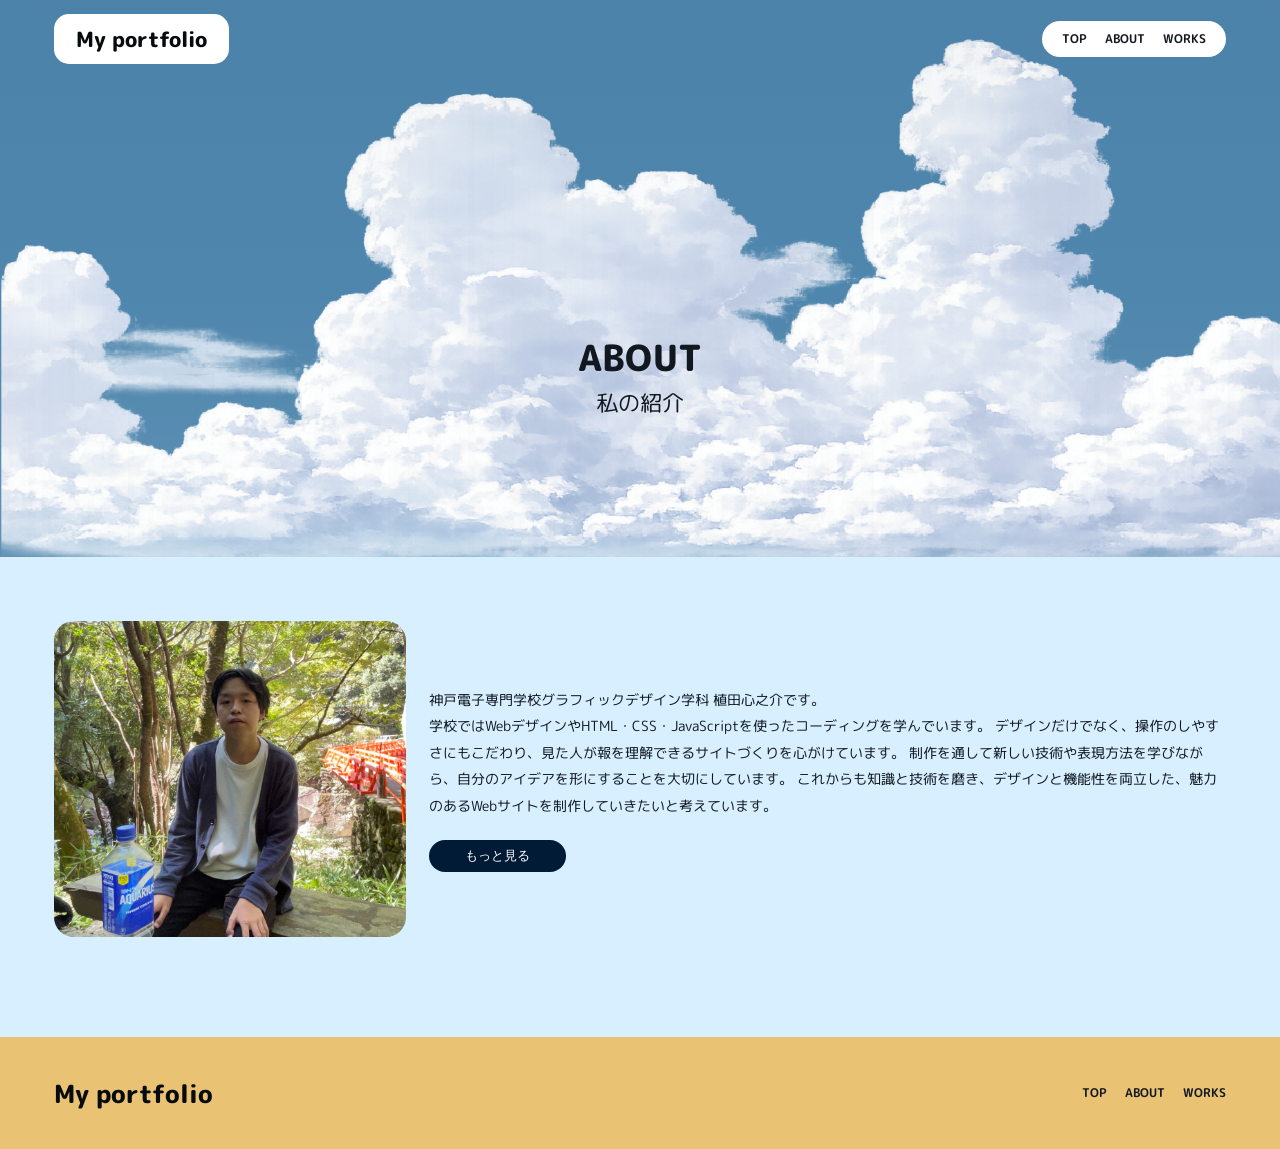
==== about.html @ cf0a6b1e "Add files via upload" ====
<!DOCTYPE html>
<html lang="ja">

<head>
  <meta charset="UTF-8">
  <meta name="viewport" content="width=device-width, initial-scale=1.0">
  <title>私の紹介｜ポートフォリオ</title>
  <link rel="preconnect" href="https://fonts.googleapis.com">
  <link rel="preconnect" href="https://fonts.gstatic.com" crossorigin>
  <link href="https://fonts.googleapis.com/css2?family=M+PLUS+Rounded+1c:wght@400;500;700;800&display=swap"
    rel="stylesheet">
  <link rel="stylesheet" href="/css/reset.css">
  <link rel="stylesheet" href="css/sub.css">
  <script src="js/script.js" defer></script>
</head>

<body>
  <!--header-->
  <header>
    <a class="header-logo" href="#top" aria-label="My portfolio トップへ">My portfolio</a>

    <button class="menu-toggle" type="button" aria-expanded="false" aria-controls="global-nav">
      <span class="menu-toggle__line"></span>
      <span class="menu-toggle__line"></span>
      <span class="menu-toggle__line"></span>
      <span class="sr-only">メニューを開く</span>
    </button>

    <nav class="global-nav" id="global-nav" aria-label="メインナビゲーション">
      <a href="index.html">TOP</a>
      <a href="/about.html">ABOUT</a>
      <a href="/work.html">WORKS</a>
    </nav>
  </header>

  <main>
    <section class="hero" id="top">
      <div class="hero__content">
        <h1 id="hero-title">ABOUT</h1>
        <p>私の紹介</p>
      </div>
    </section>

     <div class="page-content">
      <section class="section about" id="about">
        <div class="my_box">
          <img class="me" src="/img/me.jpg" alt="自分の写真">
          <div class="more_box">
            <p class="about_text">
              神戸電子専門学校グラフィックデザイン学科 植田心之介です。<br>
              学校ではWebデザインやHTML・CSS・JavaScriptを使ったコーディングを学んでいます。
              デザインだけでなく、操作のしやすさにもこだわり、見た人が報を理解できるサイトづくりを心がけています。
              制作を通して新しい技術や表現方法を学びながら、自分のアイデアを形にすることを大切にしています。
              これからも知識と技術を磨き、デザインと機能性を両立した、魅力のあるWebサイトを制作していきたいと考えています。
            </p>
            <button class="about_more"><a href="/about.html">もっと見る</a></button>
          </div>

        </div>
      </section>

  </main>

  <footer>
    <a class="footer-logo" href="#top">My portfolio</a>
    <nav class="footer-nav">
      <a href="index.html">TOP</a>
      <a href="/about.html">ABOUT</a>
      <a href="/work.html">WORKS</a>
    </nav>
  </footer>
</body>

</html>
---- css/sub.css ----
/* =========================
   Base
   ========================= */
:root {
  --color-sky: #4f86ad;
  --color-page: #d7efff;
  --color-card: #f8fcff;
  --color-sand: #e9c274;
  --color-text: #111820;
  --color-muted: #425361;
  --color-white: #fff;
  --content-width: 1172px;
  --page-gutter: clamp(20px, 5vw, 48px);
  --radius-card: 12px;
  --shadow-card: 0 2px 5px rgb(27 55 74 / 12%);
}

html {
  scroll-behavior: smooth;
  scroll-padding-top: 24px;
}

body {
  margin: 0;
  color: var(--color-text);
  background: var(--color-page);
  font-family: "M PLUS Rounded 1c", sans-serif;
  line-height: 1.65;
  overflow-wrap: break-word;
}

img {
  display: block;
  width: 100%;
  height: auto;
}




a:focus-visible,
button:focus-visible {
  outline: 3px solid #164e78;
  outline-offset: 4px;
}

.sr-only {
  position: absolute;
  width: 1px;
  height: 1px;
  padding: 0;
  margin: -1px;
  overflow: hidden;
  clip: rect(0, 0, 0, 0);
  white-space: nowrap;
  border: 0;
}

/* =========================
   Header / navigation
   ========================= */
header {
  position: absolute;
  z-index: 10;
  top: 0;
  left: 50%;
  display: flex;
  width: min(100% - (var(--page-gutter) * 2), var(--content-width));
  align-items: center;
  justify-content: space-between;
  gap: 24px;
  padding-top: 14px;
  transform: translateX(-50%);
}

.header-logo,
.footer-logo {
  display: inline-flex;
  align-items: center;
  justify-content: center;
  color: #080b0e;
  font-weight: 800;
  text-decoration: none;
}

.header-logo {
  min-height: 42px;
  padding: 4px 22px;
  border-radius: 15px;
  background: var(--color-white);
  font-size: 21px;
  transition: transform 180ms ease, box-shadow 180ms ease;
}

.site-logo:hover {
  transform: translateY(-2px);
  box-shadow: 0 4px 12px rgb(0 0 0 / 10%);
}

.global-nav,
.footer-nav {
  display: flex;
  align-items: center;
  gap: 18px;
}

.global-nav {
  padding: 8px 20px;
  border-radius: 999px;
  background: var(--color-white);
}

.global-nav a,
.footer-nav a {
  font-size: 12px;
  font-weight: 700;
  text-decoration: none;
  transition: opacity 180ms ease;
}

.global-nav a:hover,
.footer-nav a:hover {
  opacity: 0.6;
}

.menu-toggle {
  display: none;
}

/* =========================
   Hero: keep the blue sky and clouds
   ========================= */
.hero {
  position: relative;
  display: grid;
  min-height: 800px;
  min-height: 45svh;
  place-items: center;
  padding: 100px var(--page-gutter) 52px;
  background-color: var(--color-sky);
  background-image: url("../img/cloud1.png");
  background-repeat: no-repeat;
  background-position: center bottom;
  background-size: cover;
  text-align: center;
  isolation: isolate;
  margin-bottom: 50px;
}

.hero::after {
  position: absolute;
  z-index: -1;
  inset: 0;
  background: linear-gradient(180deg, rgb(21 63 94 / 5%) 0%, transparent 52%, rgb(255 255 255 / 9%) 100%);
  content: "";
}

.hero__content {
  margin-top: 150px;
  text-shadow: 0 1px 0 rgb(255 255 255 / 22%);
}

.hero h1 {
  margin: 0;
  font-size: clamp(27px, 3.1vw, 36px);
  font-weight: 800;
  line-height: 1.35;
  letter-spacing: 0.01em;
}

.hero__content p {
  margin: 3px 0 0;
  font-size: clamp(17px, 2vw, 22px);
}

.scroll-cue {
  position: absolute;
  bottom: 18px;
  left: 50%;
  display: grid;
  width: 30px;
  height: 30px;
  place-items: center;
  border: 1px solid rgb(255 255 255 / 80%);
  border-radius: 50%;
  text-decoration: none;
  transform: translateX(-50%);
  background-color: black;
  border-bottom: 100px;
}

.scroll-cue span {
  width: 7px;
  height: 7px;
  border-right: 2px solid #fff;
  border-bottom: 2px solid #fff;
  transform: translateY(-2px) rotate(45deg);
}

/* =========================
   Main content
   ========================= */
.page-content {
  background: var(--color-page);
  margin-top: 50px;
  display: flex;
  flex-direction: column;
  gap: 40px;
}

.section {
  width: min(100% - (var(--page-gutter) * 2), var(--content-width));
  margin-inline: auto;
}

.about {
  padding-top: 14px;
}

.section-label {
  margin: 0;
  font-size: 12px;
  line-height: 1.5;
}

.section-title {
  margin: 0 0 5px;
  font-size: 20px;
  font-weight: 800;
  line-height: 1.45;
}

.about_text {
  margin: 0;
  font-size: 14px;
  line-height: 1.9;
}

.my_box{
  display: flex;
  gap: 23px;
  align-items: center;

}

.my_box img{
  width: 30%;
  height: auto;
  flex-shrink: 0;
  border-radius: 20px;
}

.works-group + .works-group {
  margin-top: 28px;
}

.works-group__heading {
  display: flex;
  align-items: center;
  justify-content: space-between;
  gap: 16px;
  margin-bottom: 8px;
}

.works-group__heading h3 {
  margin: 0;
  font-size: 14px;
  font-weight: 700;
}

.work-filters {
  display: flex;
  flex-wrap: wrap;
  gap: 6px;
}

.filter-button {
  padding: 5px 12px;
  border: 1px solid rgb(20 47 65 / 24%);
  border-radius: 10px;
  background: rgb(255 255 255 / 60%);
  color: var(--color-text);
  font: inherit;
  font-size: 13px;
  line-height: 1.4;
  cursor: pointer;
  transition: background-color 180ms ease, color 180ms ease, border-color 180ms ease;
}

.filter-button:hover,
.filter-button.is-active {
  border-color: #163c59;
  background: #163c59;
  color: #fff;
}

.work-grid {
  display: grid;
  grid-template-columns: repeat(4, minmax(0, 1fr));
  gap: 12px;
  align-items: stretch;
  margin-bottom: 20px;
}

.work-card {
  min-width: 0;
  overflow: hidden;
  border: 1px solid rgb(33 67 90 / 8%);
  border-radius: var(--radius-card);
  background: var(--color-card);
  box-shadow: var(--shadow-card);
  transition: transform 200ms ease, box-shadow 200ms ease;
}

.work-card:hover {
  transform: translateY(-3px);
  box-shadow: 0 7px 18px rgb(27 55 74 / 15%);
}

.work-card[hidden] {
  display: none;
}

.work-card__image-link {
  display: block;
  overflow: hidden;
  background: #b7d7e9;
  aspect-ratio: 4 / 3;
}

.work-card__image-link img {
  width: 100%;
  height: 100%;
  object-fit: cover;
  transition: transform 300ms ease;
}

.work-card__image-link:hover img {
  transform: scale(1.035);
}

.work-card__body {
  padding: 8px 9px 11px;
}

.work-tag {
  display: inline-block;
  margin-bottom: 3px;
  padding: 1px 8px;
  border-radius: 4px;
  background: #101820;
  color: #fff;
  font-size: 12px;
  line-height: 1.6;
}

.works-tag {
  display: inline-block;
  margin-bottom: 3px;
  padding: 1px 15px;
  border-radius: 4px;
  background: #101820;
  color: #fff;
  font-size: 14px;
  line-height: 1.6;
}

.work-card h4 {
  margin: 0 0 4px;
  font-size: 15px;
  font-weight: 800;
  line-height: 1.5;
}

.work-card p {
  margin: 0;
  font-size: 13px;
  line-height: 1.6;
}

.white{
  background-color: #fff;
  display: flex;
  gap: 25px;
  padding: 19px;
}

.white img{
  width: 50%;
}


.works_tt{
  font-weight: 600;
  font-size: 20px;
}
.work-card .work-card__tools {
  margin-top: 7px;
  color: var(--color-muted);
  font-size: 11px;
}

.work-grid--video {
  grid-template-columns: repeat(3, minmax(0, 1fr));
}

.work-card--video .work-card__image-link {
  aspect-ratio: 16 / 9;
}

.works_tt {
  width: 100%;
  display: block;

  display: block;
    width: 100%;
    margin: 0;
    font-size: 22px;
    padding: 5px 0;
}

hr{
  margin-top: 0;
  margin-bottom: 20px;
}

.works_list{
  margin-bottom: 10px;
}


.tool{
  display: flex;
  gap: 8px;
}

.works_list dt{
  background-color: rgb(1, 69, 114);
  color: #fff;
  padding: 3px 13px;
  width: fit-content;
  font-size: 12px;
}

.works_list dd{
  padding: 8px 0;
}

.more{
background-color: #011b36;
  color: #fff;
  border: none;
  border-radius: 20px;
  margin: 20px auto 0;
  text-align: center;
  display: flex;
  flex-direction: column;
  justify-content: center;
    margin-top: 30px;


}

.about_more{
  background-color: #011b36;
  color: #fff;
  border: none;
  border-radius: 20px;
    margin-top: 20px;


}

.more a , .about_more a{
  display: block;
  text-align: center;
  padding: 6px 30px;
  margin: auto;

}

.tool{
  padding: 5px 0;
}

.tool img{
  width: 50px;
}

/* =========================
   SKILL
========================= */

.skills {
    padding-top: 32px;
    padding-bottom: 10px;
}

.skills-heading {
    display: flex;
    justify-content: space-between;
    align-items: end;
    gap: 24px;
    margin-bottom: 18px;
}

.skills-heading .section-title {
    margin-bottom: 0;
}

.skills-intro {
    max-width: 400px;
    margin: 0 0 3px;
    color: #344a59;
    font-size: 12px;
    line-height: 1.8;
}

/* スキルカード一覧 */
.skills-list {
    display: grid;
    grid-template-columns: repeat(2, minmax(0, 1fr));
    gap: 12px;
}

.skill-card {
    min-width: 0;
    padding: 18px 20px;
    border: 1px solid rgb(33 67 90 / 10%);
    border-radius: 12px;
    background: rgb(255 255 255 / 85%);
    box-shadow: 0 2px 5px rgb(27 55 74 / 8%);
    transition:
        transform 0.2s ease,
        box-shadow 0.2s ease;
}

.skill-card:hover {
    transform: translateY(-3px);
    box-shadow: 0 7px 16px rgb(27 55 74 / 12%);
}

/* スキル名とカテゴリー */
.skill-card__top {
    display: flex;
    justify-content: space-between;
    align-items: center;
    gap: 12px;
    margin-bottom: 12px;
}

.skill-card__top h3 {
    margin: 0;
    font-size: 16px;
    font-weight: 800;
}

.skill-card__top span {
    flex-shrink: 0;
    padding: 3px 8px;
    border-radius: 4px;
    background: #e5f3fa;
    color: #315f7b;
    font-size: 9px;
    font-weight: 800;
    letter-spacing: 0.06em;
}

/* スキルバー */
.skill-bar {
    height: 8px;
    overflow: hidden;
    border-radius: 10px;
    background: #d9e0e5;
}

.skill-bar span {
    display: block;
    width: var(--level);
    height: 100%;
    border-radius: inherit;
    background: linear-gradient(
        90deg,
        #174c78,
        #2e9fbd
    );
}

/* スキルの説明 */
.skill-card p {
    margin: 10px 0 0;
    color: #344a59;
    font-size: 11px;
    line-height: 1.8;
}

.skills-note {
    margin: 10px 0 0;
    color: #536977;
    font-size: 10px;
    text-align: right;
}

.text{
  margin: 15px 0;
  font-size: 12px;

}

/* タブレット */
@media (max-width: 900px) {
    .skills-heading {
        align-items: flex-start;
        flex-direction: column;
        gap: 8px;
    }
}

/* スマートフォン */
@media (max-width: 600px) {

}

/* =========================
   Contact
   ========================= */
.contact {
  padding-top: 0;
  padding-bottom: 42px;
}

.contact > p:not(.section-label):not(.contact__note) {
  margin: 6px 0 0;
  font-size: 12px;
}

.contact__note {
  margin: 3px 0 0;
  color: var(--color-muted);
  font-size: 10px;
}

/* =========================
   Footer: keep the sand-colored footer
   ========================= */
footer {
  display: flex;
  min-height: 76px;
  align-items: center;
  justify-content: space-between;
  gap: 24px;
  padding: 18px max(var(--page-gutter), calc((100% - var(--content-width)) / 2));
  background: var(--color-sand);
  margin-top: 100px;
}

.footer-logo {
  font-size: 25px;
}

.footer-nav {
  gap: 18px;
}

/* =========================
   Responsive
   ========================= */
@media (min-width: 1500px) {
  .hero {
    background-size: 100% auto;
  }
}

@media (max-width: 900px) {
  .work-grid {
    grid-template-columns: repeat(2, minmax(0, 1fr));
    gap: 14px;
  }

  .work-grid--video {
    grid-template-columns: repeat(2, minmax(0, 1fr));
  }

  .hero {
    min-height: 45svh;
    background-position: center bottom;
  }

  .hero__content {
    margin-top: 100px;
  }
}

@media (max-width: 600px) {
  :root {
    --page-gutter: 20px;
  }

  .site-header {
    padding-top: 12px;
  }

  .site-logo {
    min-height: 39px;
    padding-inline: 15px;
    border-radius: 13px;
    font-size: 17px;
  }

  .menu-toggle {
    display: flex;
    width: 42px;
    height: 42px;
    flex-direction: column;
    align-items: center;
    justify-content: center;
    gap: 5px;
    border: 0;
    border-radius: 50%;
    background: #fff;
    cursor: pointer;
  }

  .menu-toggle__line {
    display: block;
    width: 19px;
    height: 2px;
    border-radius: 2px;
    background: #111820;
    transition: transform 180ms ease, opacity 180ms ease;
  }

  .menu-toggle[aria-expanded="true"] .menu-toggle__line:first-child {
    transform: translateY(7px) rotate(45deg);
  }

  .menu-toggle[aria-expanded="true"] .menu-toggle__line:nth-child(2) {
    opacity: 0;
  }

  .menu-toggle[aria-expanded="true"] .menu-toggle__line:last-child {
    transform: translateY(-7px) rotate(-45deg);
  }

  .global-nav {
    position: absolute;
    top: 62px;
    right: 0;
    display: none;
    min-width: 150px;
    flex-direction: column;
    align-items: stretch;
    gap: 0;
    padding: 7px;
    border: 1px solid rgb(20 47 65 / 10%);
    border-radius: 14px;
    box-shadow: 0 8px 20px rgb(0 0 0 / 12%);
  }

  .global-nav.is-open {
    display: flex;
  }

  .global-nav a {
    padding: 10px 12px;
    border-radius: 8px;
    font-size: 13px;
  }

  .global-nav a:hover {
    background: #eaf6ff;
    opacity: 1;
  }

  .hero {
    min-height: 570px;
    min-height: 82svh;
    padding-top: 90px;
    background-position: center bottom;
    background-size: auto 100%;
  }

  .hero__content {
    margin-top: 100px;
  }

  .hero h1 {
    font-size: clamp(24px, 6vw, 31px);
  }

  .hero__content p {
    font-size: 16px;
  }

  .about {
    padding-top: 18px;
  }

  .about__text {
    font-size: 12px;
  }

  .desktop-break {
    display: none;
  }

  .works {
    padding-top: 27px;
    padding-bottom: 34px;
  }

  .works-group__heading {
    align-items: flex-start;
    flex-direction: column;
    gap: 8px;
  }

  .work-grid,
  .work-grid--video {
    grid-template-columns: minmax(0, 1fr);
    gap: 14px;
  }

  .work-card__image-link {
    aspect-ratio: 16 / 10;
  }

  .work-card__body {
    padding: 10px 12px 13px;
  }

  .work-card h4 {
    font-size: 14px;
  }

  .work-card p {
    font-size: 12px;
  }

  .site-footer {
    min-height: auto;
    align-items: flex-start;
    flex-direction: column;
    gap: 12px;
    padding-block: 22px;
  }

  .site-footer__logo {
    font-size: 19px;
  }

  .footer-nav {
    gap: 22px;
  }


}

@media(max-width:850px){
  .my_box{
    flex-direction: column;
  }

  .my_box img{
    width: 100%;
  }

      .skills {
        padding-top: 28px;
    }

    .skills-list {
        grid-template-columns: 1fr;
        gap: 10px;
    }

    .skill-card {
        padding: 16px;
    }

    .skills-note {
        text-align: left;
    }

    .white{
      display: flex;
      flex-direction: column;
    }

    .white img{
      width: 100%;
      
    }

    .tool img{
  width: 50px;
}
}

@media (prefers-reduced-motion: reduce) {
  *,
  *::before,
  *::after {
    scroll-behavior: auto !important;
    transition-duration: 0.01ms !important;
    animation-duration: 0.01ms !important;
    animation-iteration-count: 1 !important;
  }
}
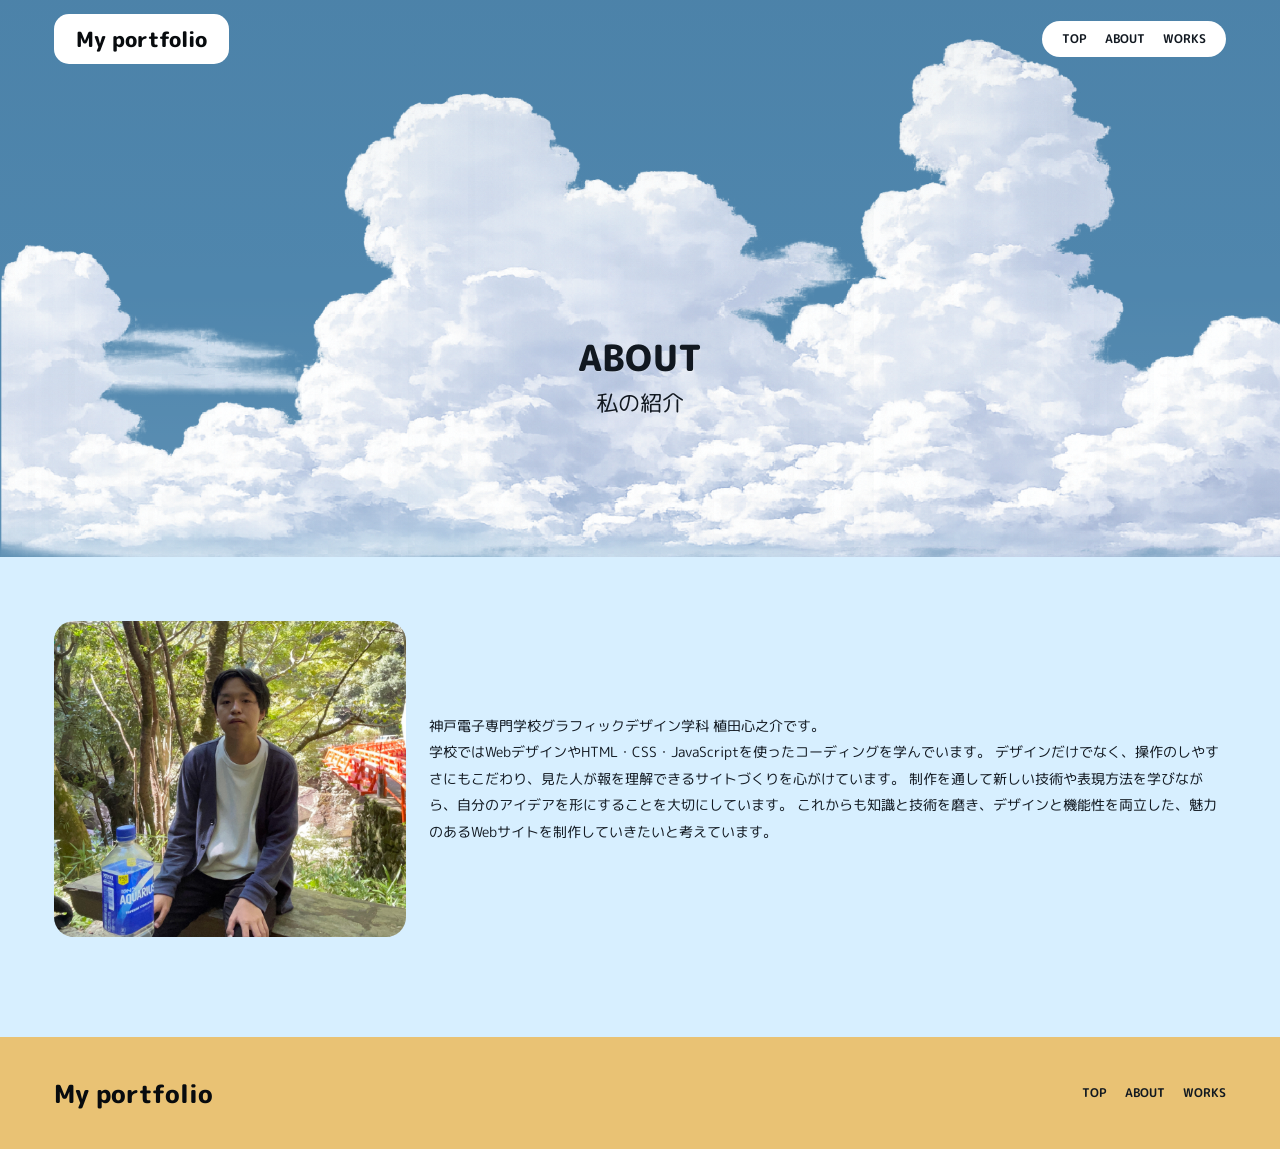
==== commit f63defdd: "about" ====
--- a/about.html
+++ b/about.html
@@ -53,7 +53,6 @@
               制作を通して新しい技術や表現方法を学びながら、自分のアイデアを形にすることを大切にしています。
               これからも知識と技術を磨き、デザインと機能性を両立した、魅力のあるWebサイトを制作していきたいと考えています。
             </p>
-            <button class="about_more"><a href="/about.html">もっと見る</a></button>
           </div>
 
         </div>
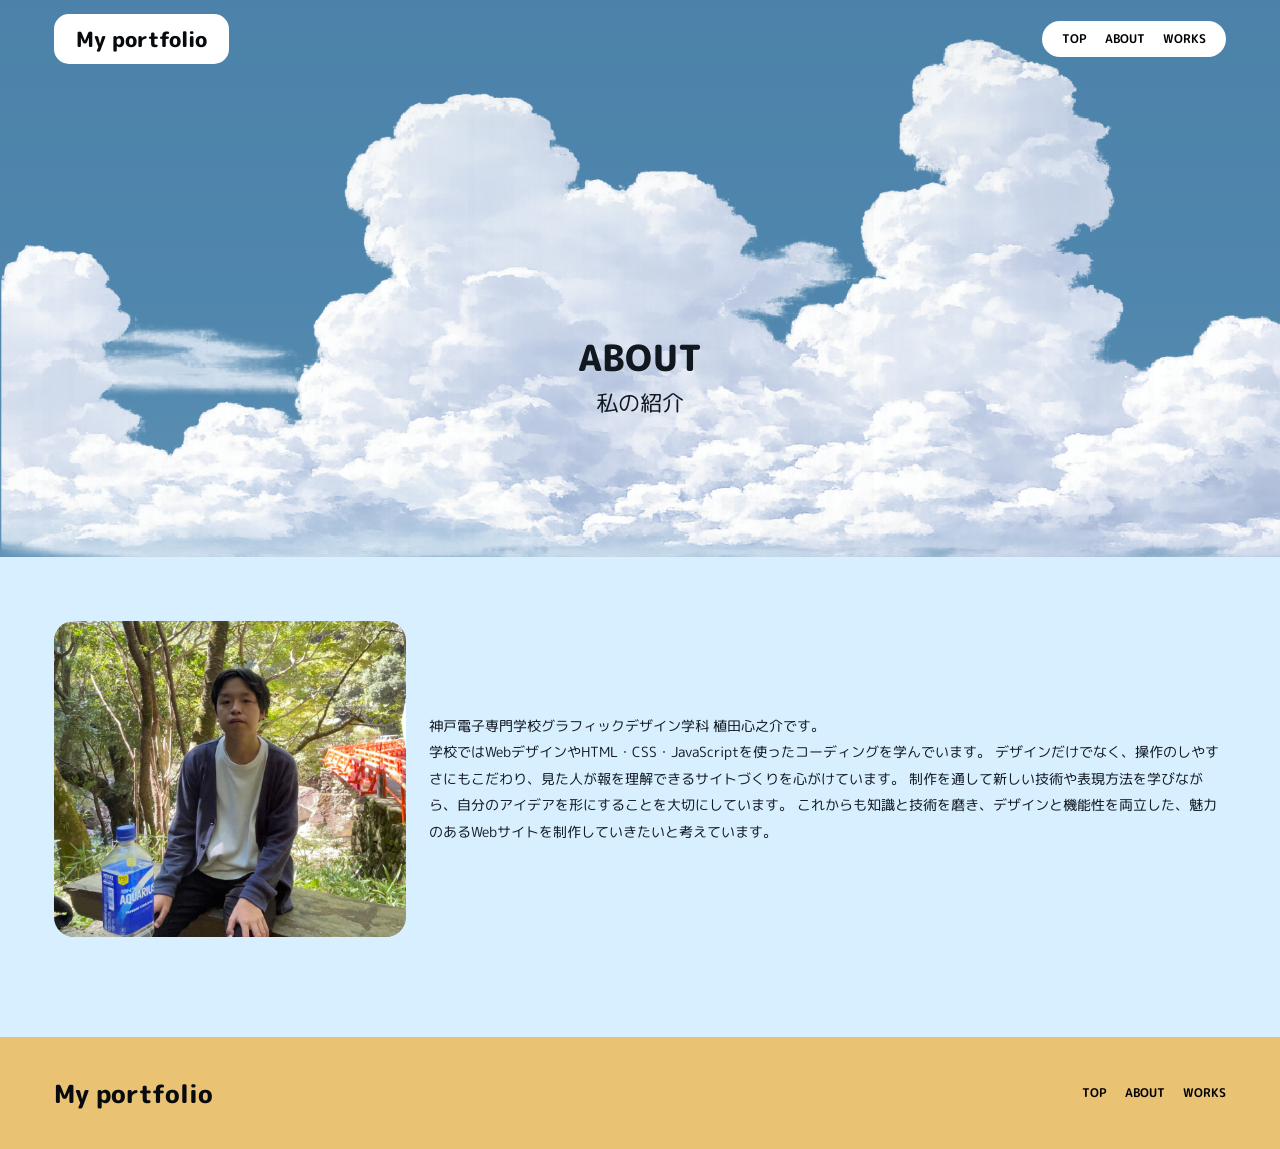
==== commit 1d36bbe2: "ボタン" ====
--- a/about.html
+++ b/about.html
@@ -28,8 +28,8 @@
 
     <nav class="global-nav" id="global-nav" aria-label="メインナビゲーション">
       <a href="index.html">TOP</a>
-      <a href="/about.html">ABOUT</a>
-      <a href="/work.html">WORKS</a>
+      <a href="about.html">ABOUT</a>
+      <a href="work.html">WORKS</a>
     </nav>
   </header>
 
@@ -44,7 +44,7 @@
      <div class="page-content">
       <section class="section about" id="about">
         <div class="my_box">
-          <img class="me" src="/img/me.jpg" alt="自分の写真">
+          <img class="me" src="./img/me.jpg" alt="自分の写真">
           <div class="more_box">
             <p class="about_text">
               神戸電子専門学校グラフィックデザイン学科 植田心之介です。<br>
@@ -64,8 +64,8 @@
     <a class="footer-logo" href="#top">My portfolio</a>
     <nav class="footer-nav">
       <a href="index.html">TOP</a>
-      <a href="/about.html">ABOUT</a>
-      <a href="/work.html">WORKS</a>
+      <a href="about.html">ABOUT</a>
+      <a href="work.html">WORKS</a>
     </nav>
   </footer>
 </body>
--- a/css/sub.css
+++ b/css/sub.css
@@ -640,6 +640,10 @@
   font-size: 10px;
 }
 
+.more a{
+  color: #fff;  
+}
+
 /* =========================
    Footer: keep the sand-colored footer
    ========================= */
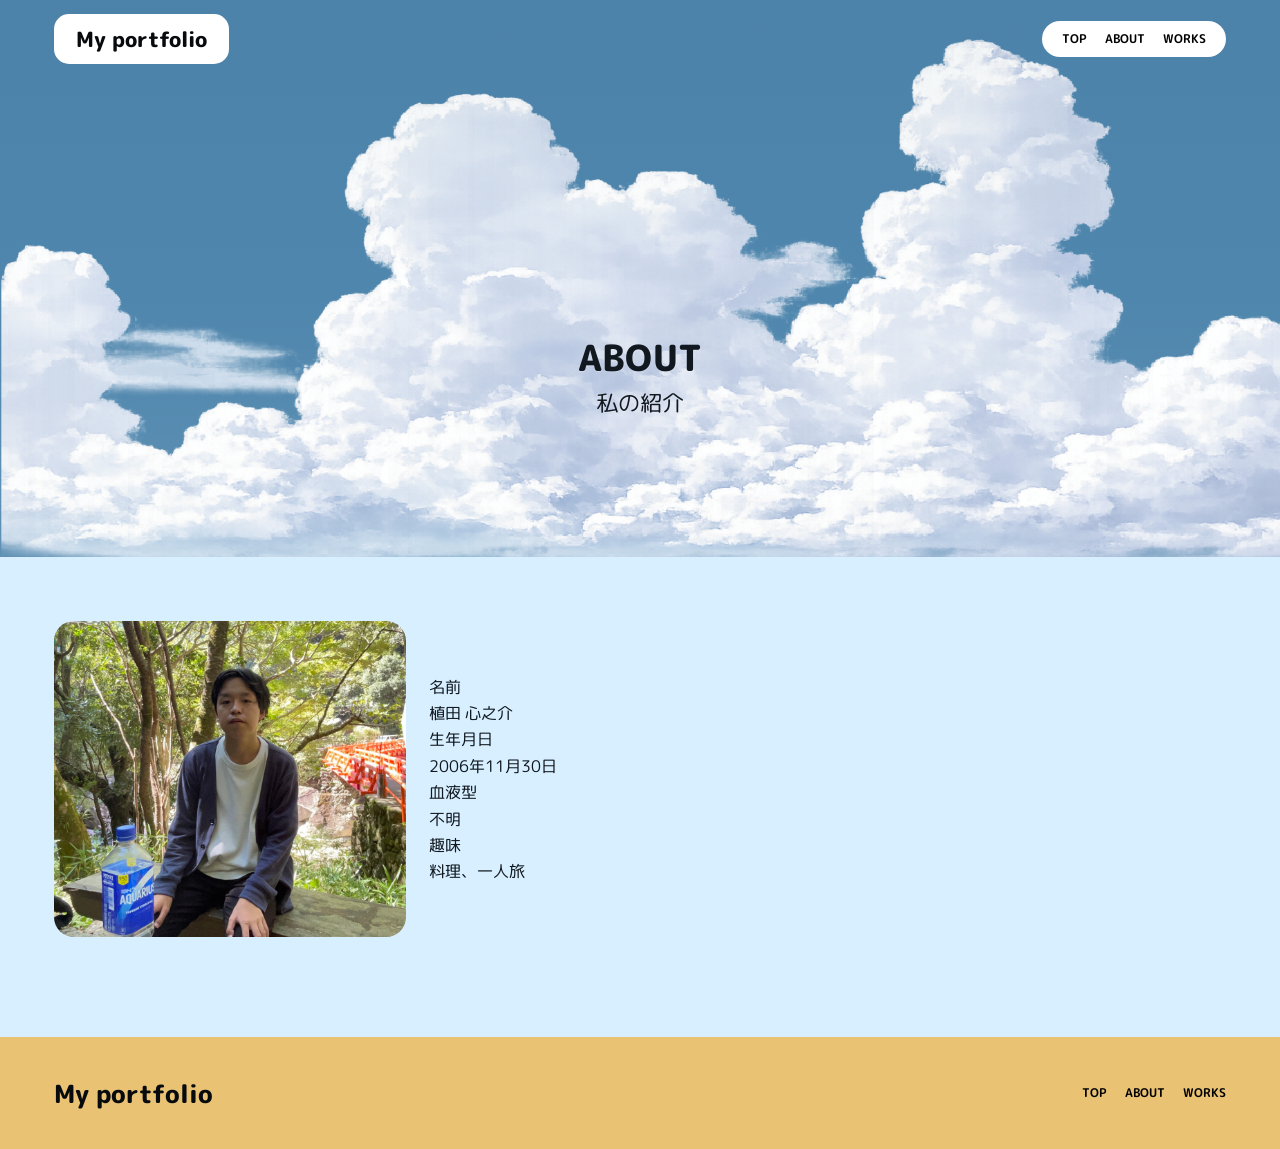
==== commit ec8ef3e9: "変更しました" ====
--- a/about.html
+++ b/about.html
@@ -4,7 +4,7 @@
 <head>
   <meta charset="UTF-8">
   <meta name="viewport" content="width=device-width, initial-scale=1.0">
-  <title>私の紹介｜ポートフォリオ</title>
+  <title>自己紹介</title>
   <link rel="preconnect" href="https://fonts.googleapis.com">
   <link rel="preconnect" href="https://fonts.gstatic.com" crossorigin>
   <link href="https://fonts.googleapis.com/css2?family=M+PLUS+Rounded+1c:wght@400;500;700;800&display=swap"
@@ -46,13 +46,25 @@
         <div class="my_box">
           <img class="me" src="./img/me.jpg" alt="自分の写真">
           <div class="more_box">
-            <p class="about_text">
-              神戸電子専門学校グラフィックデザイン学科 植田心之介です。<br>
-              学校ではWebデザインやHTML・CSS・JavaScriptを使ったコーディングを学んでいます。
-              デザインだけでなく、操作のしやすさにもこだわり、見た人が報を理解できるサイトづくりを心がけています。
-              制作を通して新しい技術や表現方法を学びながら、自分のアイデアを形にすることを大切にしています。
-              これからも知識と技術を磨き、デザインと機能性を両立した、魅力のあるWebサイトを制作していきたいと考えています。
-            </p>
+            <dl>
+              <dt>名前</dt>
+              <dd>植田 心之介</dd>
+            </dl>
+
+            <dl>
+              <dt>生年月日</dt>
+              <dd>2006年11月30日</dd>
+            </dl>
+
+            <dl>
+              <dt>血液型</dt>
+              <dd>不明</dd>
+            </dl>
+
+            <dl>
+              <dt>趣味</dt>
+              <dd>料理、一人旅</dd>
+            </dl>
           </div>
 
         </div>
--- a/css/sub.css
+++ b/css/sub.css
@@ -197,6 +197,21 @@
   transform: translateY(-2px) rotate(45deg);
 }
 
+.more_button{
+  background-color: #000;
+  margin-top: 20px;
+  display: flex;
+  flex-direction: column;
+  margin: auto;
+}
+
+.more_button a{
+  display: block;
+  width: 100%;
+  padding: 5px 25px;
+  color: #fff;
+}
+
 /* =========================
    Main content
    ========================= */
@@ -211,6 +226,19 @@
 .section {
   width: min(100% - (var(--page-gutter) * 2), var(--content-width));
   margin-inline: auto;
+}
+
+.white {
+  display: flex;
+  align-items: flex-start;
+  gap: 40px;
+}
+
+.white > img {
+  width: 50%;
+  height: auto;
+  flex-shrink: 0;
+  object-fit: contain;
 }
 
 .about {
